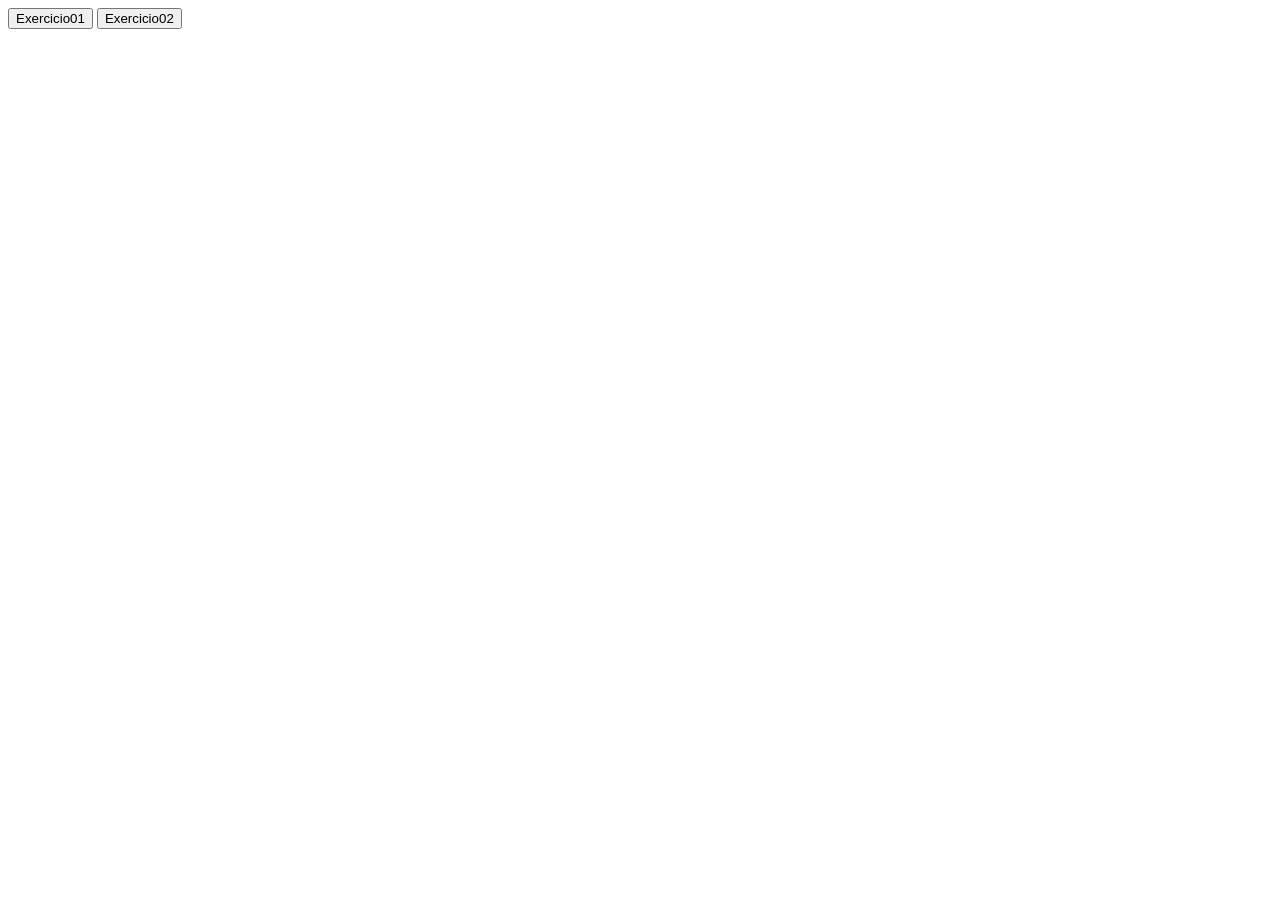
==== index.html @ 62ce466e "estrutura inicial do projeto." ====
<!DOCTYPE html>
<html lang="en">
<head>
    <meta charset="UTF-8">
    <meta name="viewport" content="width=device-width, initial-scale=1.0">
    <title>Document</title>
</head>
<body>
    <button id="exercicio01">Exercicio01</button>
    <button id="exercicio02">Exercicio02</button>
    <script src="exercicio01.js"></script>
    <script src="exercicio02.js"></script>
</body>
</html>
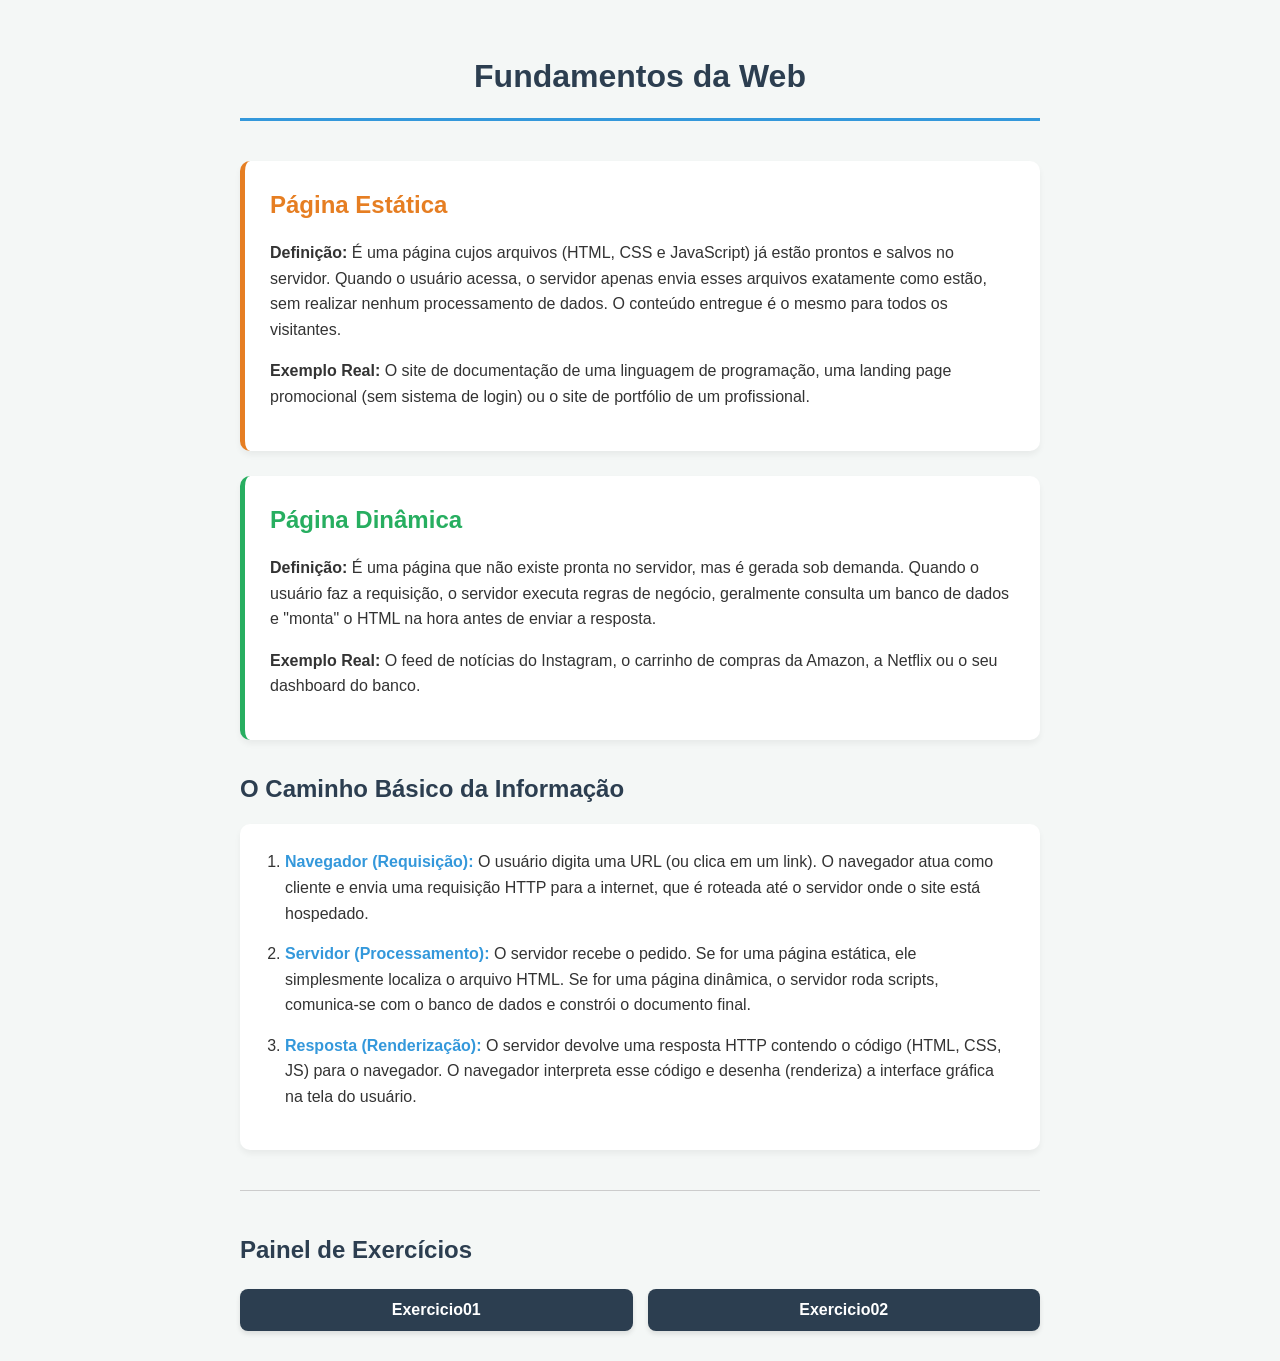
==== commit 7a3a3ef4: "docs: explica páginas extáticas e dinâmicas." ====
--- a/index.html
+++ b/index.html
@@ -1,14 +1,43 @@
 <!DOCTYPE html>
-<html lang="en">
+<html lang="pt-BR">
 <head>
     <meta charset="UTF-8">
     <meta name="viewport" content="width=device-width, initial-scale=1.0">
-    <title>Document</title>
+    <title>Fundamentos da Web</title>
+    <link rel="stylesheet" href="style.css">
 </head>
 <body>
-    <button id="exercicio01">Exercicio01</button>
-    <button id="exercicio02">Exercicio02</button>
-    <script src="exercicio01.js"></script>
-    <script src="exercicio02.js"></script>
+    <h1>Fundamentos da Web</h1>
+    
+    <div class="card static">
+        <h2 class="type-title">Página Estática</h2>
+        <p><strong>Definição:</strong> É uma página cujos arquivos (HTML, CSS e JavaScript) já estão prontos e salvos no servidor. Quando o usuário acessa, o servidor apenas envia esses arquivos exatamente como estão, sem realizar nenhum processamento de dados. O conteúdo entregue é o mesmo para todos os visitantes.</p>
+        <p><strong>Exemplo Real:</strong> O site de documentação de uma linguagem de programação, uma landing page promocional (sem sistema de login) ou o site de portfólio de um profissional.</p>
+    </div>
+
+    <div class="card dynamic">
+        <h2 class="type-title">Página Dinâmica</h2>
+        <p><strong>Definição:</strong> É uma página que não existe pronta no servidor, mas é gerada sob demanda. Quando o usuário faz a requisição, o servidor executa regras de negócio, geralmente consulta um banco de dados e "monta" o HTML na hora antes de enviar a resposta.</p>
+        <p><strong>Exemplo Real:</strong> O feed de notícias do Instagram, o carrinho de compras da Amazon, a Netflix ou o seu dashboard do banco.</p>
+    </div>
+
+    <h2>O Caminho Básico da Informação</h2>
+    <ol>
+        <li><strong>Navegador (Requisição):</strong> O usuário digita uma URL (ou clica em um link). O navegador atua como cliente e envia uma requisição HTTP para a internet, que é roteada até o servidor onde o site está hospedado.</li>
+        <li><strong>Servidor (Processamento):</strong> O servidor recebe o pedido. Se for uma página estática, ele simplesmente localiza o arquivo HTML. Se for uma página dinâmica, o servidor roda scripts, comunica-se com o banco de dados e constrói o documento final.</li>
+        <li><strong>Resposta (Renderização):</strong> O servidor devolve uma resposta HTTP contendo o código (HTML, CSS, JS) para o navegador. O navegador interpreta esse código e desenha (renderiza) a interface gráfica na tela do usuário.</li>
+    </ol>
+
+    <hr class="divider">
+
+    <h2>Painel de Exercícios</h2>
+    <div class="button-grid">
+        <button id="exercicio01" class="btn-exercicio">Exercicio01</button>
+        <button id="exercicio02" class="btn-exercicio">Exercicio02</button>
+    </div>
+
+    <!-- Os scripts dos carregamentos -->
+    <script src="js/exercicio01.js"></script>
+    <!-- <script src="js/exercicio02.js"></script> -->
 </body>
 </html>
--- a/style.css
+++ b/style.css
@@ -0,0 +1,109 @@
+/* style.css */
+:root {
+    --bg-color: #f4f7f6;
+    --text-color: #333;
+    --card-bg: #ffffff;
+    --primary-color: #3498db;
+    --static-color: #e67e22;
+    --dynamic-color: #27ae60;
+    --btn-color: #2c3e50;
+    --btn-hover: #1a252f;
+}
+
+body {
+    font-family: 'Segoe UI', Tahoma, Geneva, Verdana, sans-serif;
+    line-height: 1.6;
+    color: var(--text-color);
+    background-color: var(--bg-color);
+    max-width: 800px;
+    margin: 0 auto;
+    padding: 30px 20px;
+}
+
+h1 {
+    color: #2c3e50;
+    text-align: center;
+    border-bottom: 3px solid var(--primary-color);
+    padding-bottom: 15px;
+    margin-bottom: 40px;
+}
+
+h2 {
+    color: #2c3e50;
+    margin-top: 30px;
+    margin-bottom: 15px;
+}
+
+.card {
+    background: var(--card-bg);
+    padding: 25px;
+    border-radius: 10px;
+    box-shadow: 0 4px 6px rgba(0,0,0,0.05);
+    margin-bottom: 25px;
+    border-left: 5px solid #ccc;
+}
+
+.card.static { border-left-color: var(--static-color); }
+.card.dynamic { border-left-color: var(--dynamic-color); }
+
+.type-title { margin-top: 0; }
+.static .type-title { color: var(--static-color); }
+.dynamic .type-title { color: var(--dynamic-color); }
+
+ol {
+    background: var(--card-bg);
+    padding: 25px 25px 25px 45px;
+    border-radius: 10px;
+    box-shadow: 0 4px 6px rgba(0,0,0,0.05);
+}
+
+li {
+    margin-bottom: 15px;
+}
+
+li strong {
+    color: var(--primary-color);
+}
+
+/*Estilo da seção de botões*/
+
+.divider {
+    border: 0;
+    height: 1px;
+    background: #ccc;
+    margin: 40px 0;
+}
+
+.button-grid {
+    display: flex;
+    flex-wrap: wrap;
+    gap: 15px;
+    margin-top: 20px;
+}
+
+.btn-exercicio {
+    background-color: var(--btn-color);
+    color: white;
+    border: none;
+    padding: 12px 24px;
+    font-size: 16px;
+    font-weight: bold;
+    border-radius: 8px;
+    cursor: pointer;
+    transition: background-color 0.3s ease, transform 0.1s ease;
+    box-shadow: 0 3px 5px rgba(0,0,0,0.1);
+    
+    /* Faz os botões ficarem com o mesmo tamanho e se adaptarem a tela */
+    flex: 1 1 calc(33.333% - 15px);
+    min-width: 140px; 
+    text-align: center;
+}
+
+.btn-exercicio:hover {
+    background-color: var(--btn-hover);
+}
+
+.btn-exercicio:active {
+    transform: translateY(2px);
+    box-shadow: 0 1px 3px rgba(0,0,0,0.1);
+}
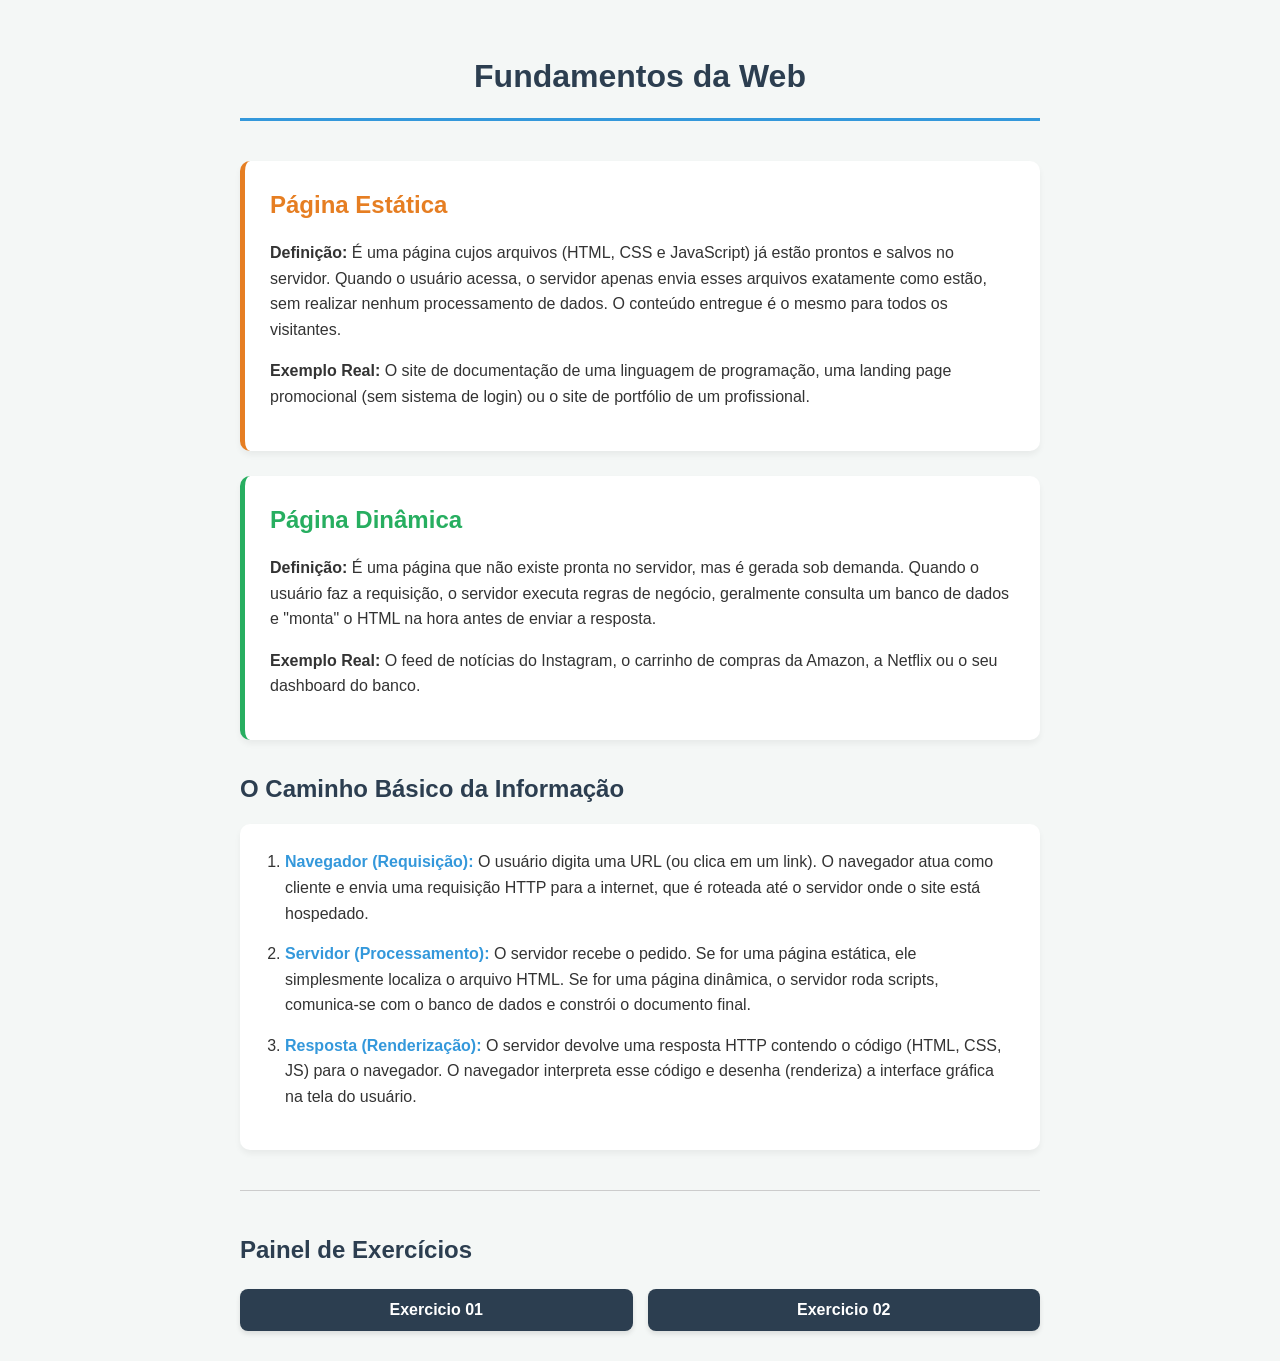
==== commit cc6ffdac: "docs: Corrijindo o erro intencional do Console.log para console.log." ====
--- a/index.html
+++ b/index.html
@@ -32,8 +32,8 @@
 
     <h2>Painel de Exercícios</h2>
     <div class="button-grid">
-        <button id="exercicio01" class="btn-exercicio">Exercicio01</button>
-        <button id="exercicio02" class="btn-exercicio">Exercicio02</button>
+        <button id="exercicio01" class="btn-exercicio">Exercicio 01</button>
+        <button id="exercicio02" class="btn-exercicio">Exercicio 02</button>
     </div>
 
     <!-- Os scripts dos carregamentos -->
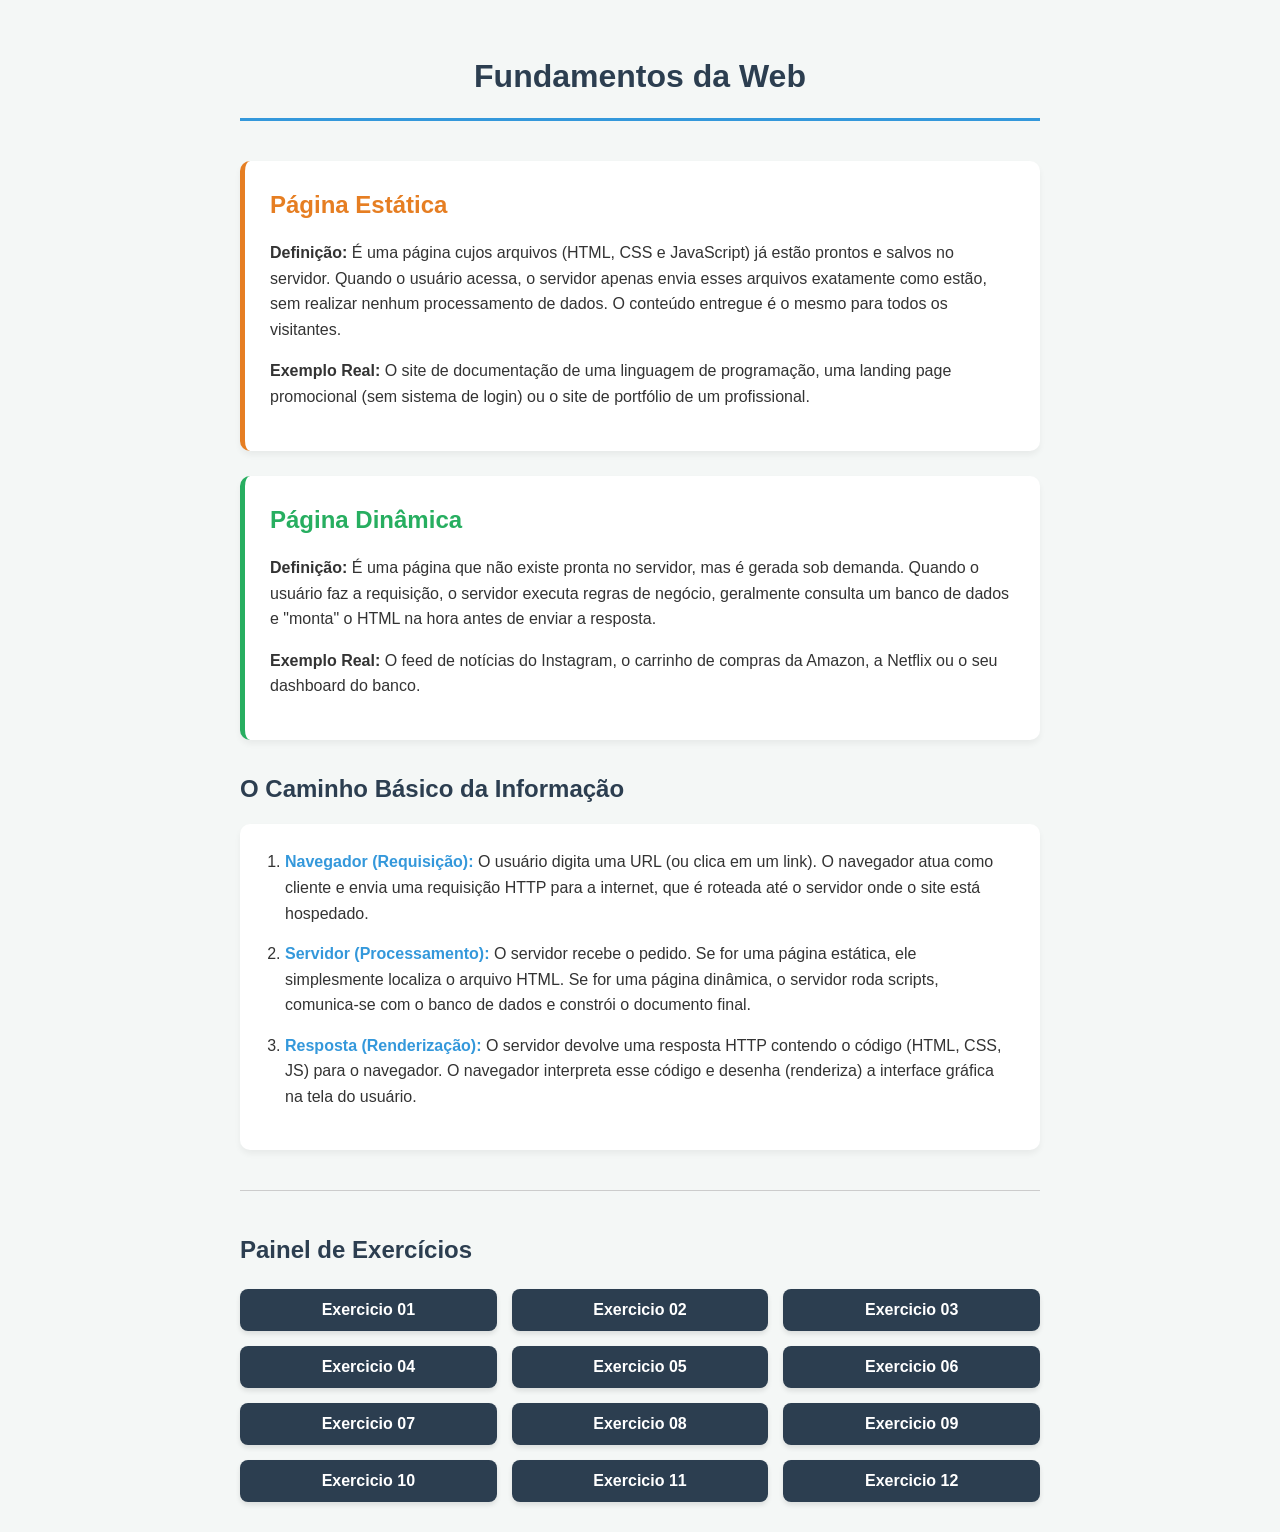
==== commit ecadcff2: "feat: completando todos os scripts e botões do html." ====
--- a/index.html
+++ b/index.html
@@ -34,10 +34,30 @@
     <div class="button-grid">
         <button id="exercicio01" class="btn-exercicio">Exercicio 01</button>
         <button id="exercicio02" class="btn-exercicio">Exercicio 02</button>
+        <button id="exercicio03" class="btn-exercicio">Exercicio 03</button>
+        <button id="exercicio04" class="btn-exercicio">Exercicio 04</button>
+        <button id="exercicio05" class="btn-exercicio">Exercicio 05</button>
+        <button id="exercicio06" class="btn-exercicio">Exercicio 06</button>
+        <button id="exercicio07" class="btn-exercicio">Exercicio 07</button>
+        <button id="exercicio08" class="btn-exercicio">Exercicio 08</button>
+        <button id="exercicio09" class="btn-exercicio">Exercicio 09</button>
+        <button id="exercicio10" class="btn-exercicio">Exercicio 10</button>
+        <button id="exercicio11" class="btn-exercicio">Exercicio 11</button>
+        <button id="desafio-final" class="btn-exercicio">Exercicio 12</button>
     </div>
 
     <!-- Os scripts dos carregamentos -->
     <script src="js/exercicio01.js"></script>
-    <!-- <script src="js/exercicio02.js"></script> -->
+    <script src="js/exercicio02.js"></script>
+    <script src="js/exercicio03.js"></script>
+    <script src="js/exercicio04.js"></script>
+    <script src="js/exercicio05.js"></script>
+    <script src="js/exercicio06.js"></script>
+    <script src="js/exercicio07.js"></script>
+    <script src="js/exercicio08.js"></script>
+    <script src="js/exercicio09.js"></script>
+    <script src="js/exercicio10.js"></script>
+    <script src="js/exercicio11.js"></script>
+    <script src="js/desafio-final.js"></script>
 </body>
 </html>
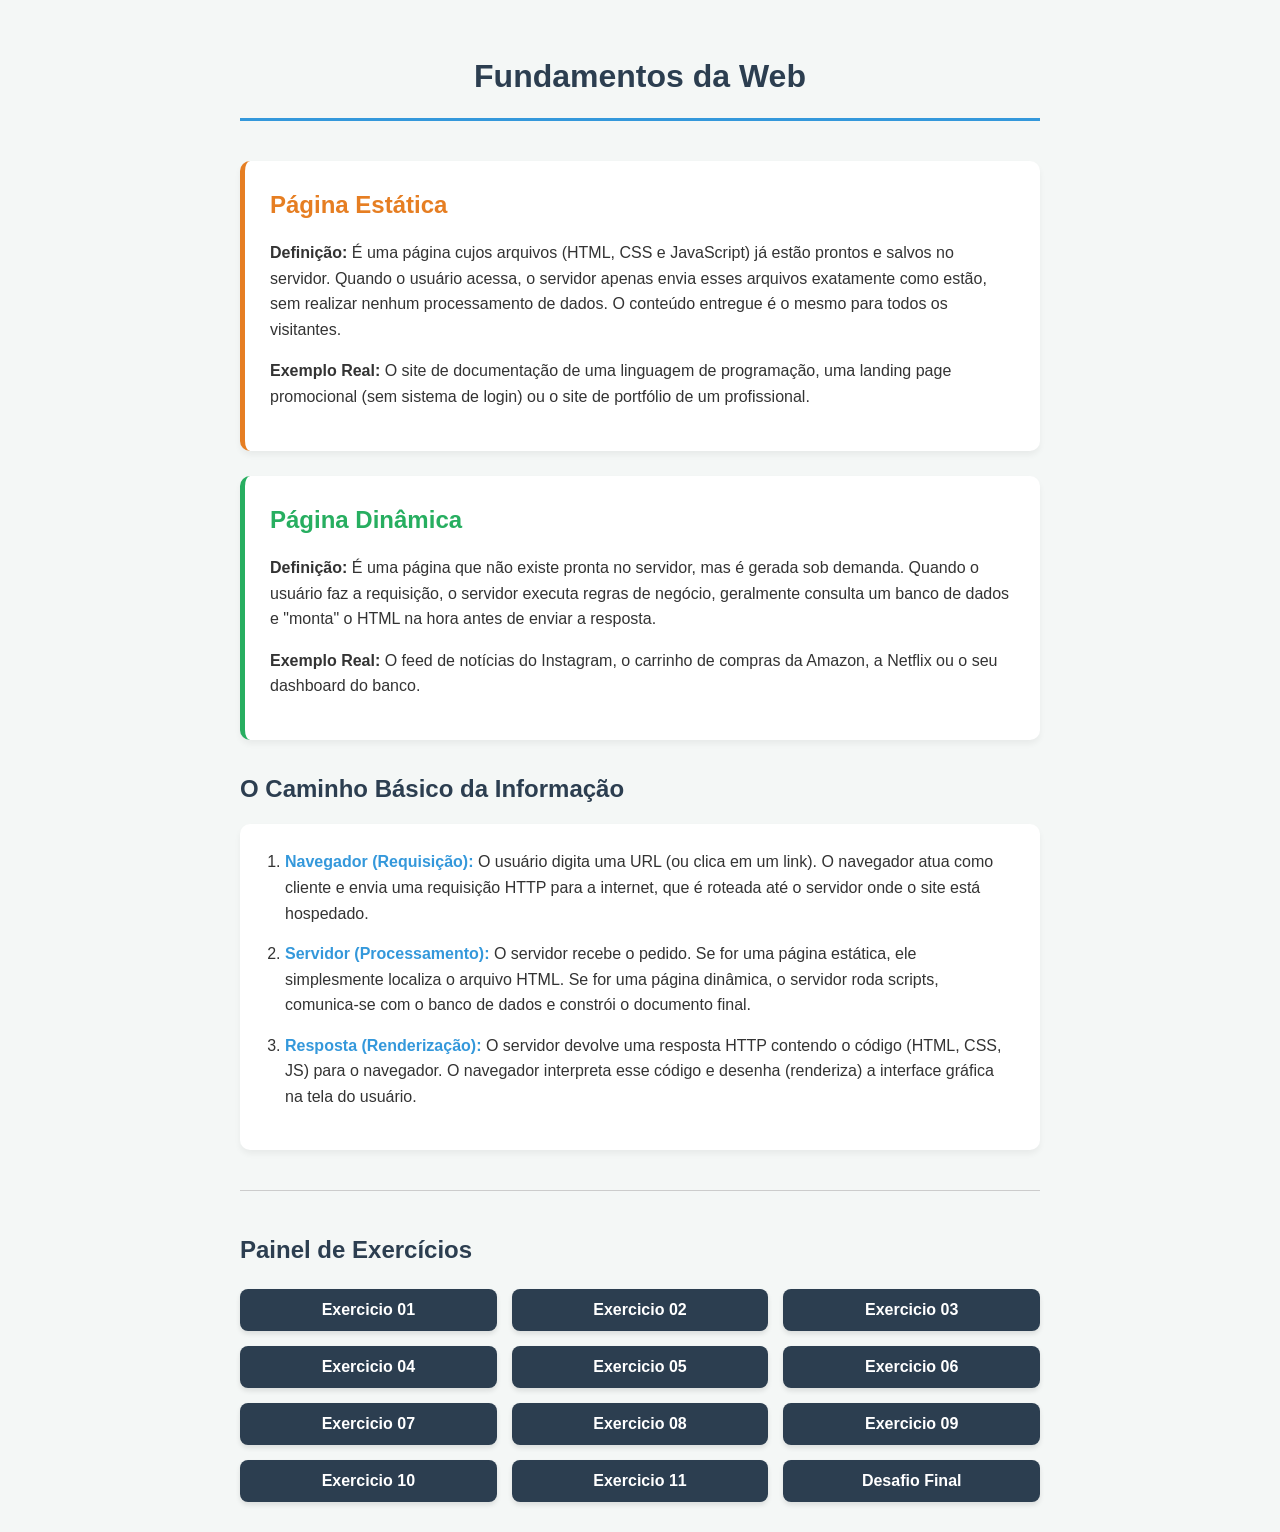
==== commit 82bb6abf: "Atualização de Id e Botão." ====
--- a/index.html
+++ b/index.html
@@ -43,7 +43,7 @@
         <button id="exercicio09" class="btn-exercicio">Exercicio 09</button>
         <button id="exercicio10" class="btn-exercicio">Exercicio 10</button>
         <button id="exercicio11" class="btn-exercicio">Exercicio 11</button>
-        <button id="desafio-final" class="btn-exercicio">Exercicio 12</button>
+        <button id="desafio-final" class="btn-exercicio">Desafio Final</button>
     </div>
 
     <!-- Os scripts dos carregamentos -->
